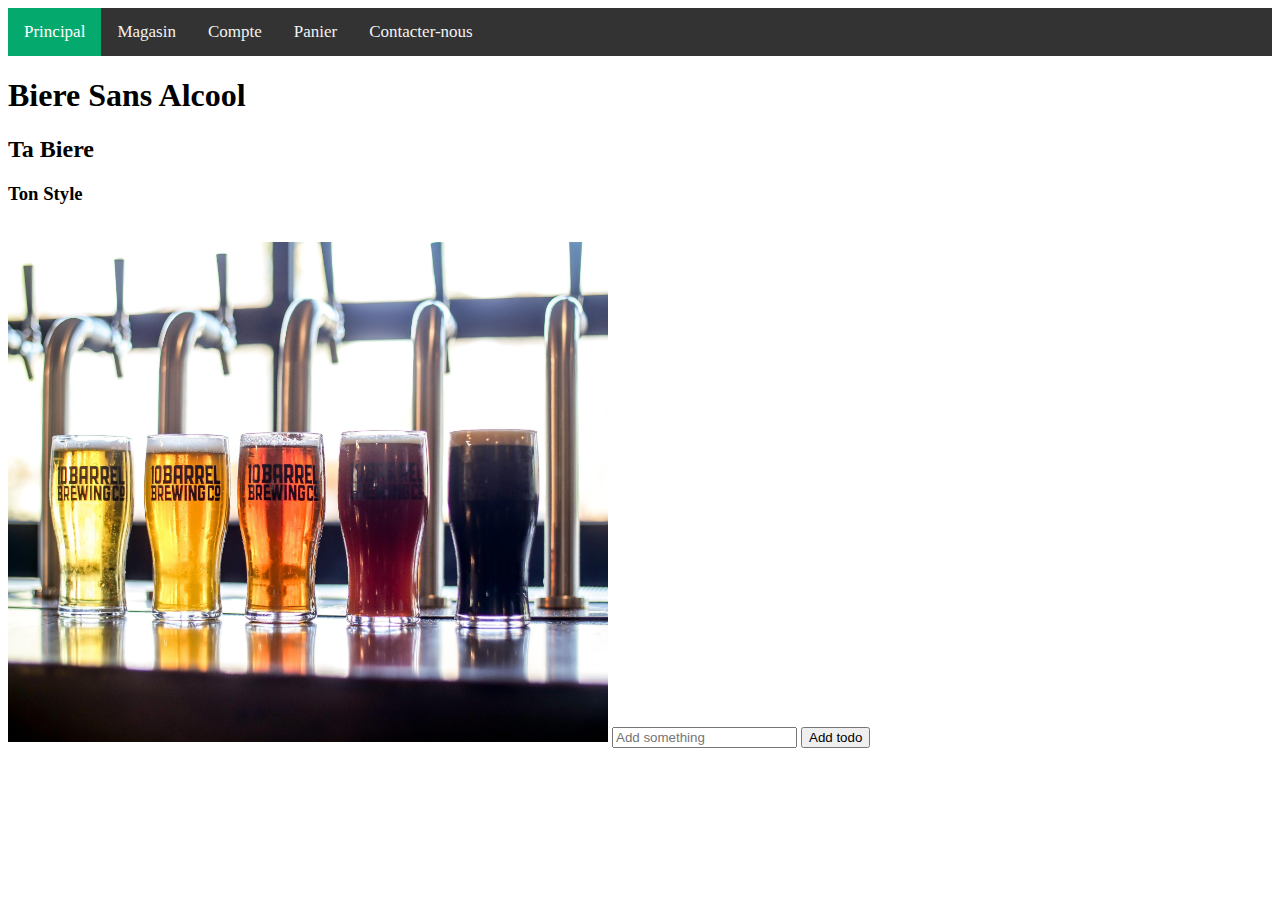
==== templates/Index.html @ 94c131a0 "update chemin onglets" ====
<!DOCTYPE html>
<html lang="fr">
<head>
    <meta charset="UTF-8">
    <title>Principal</title>
<link rel="stylesheet" href="/static/style.css">
    <script src="../static/app.js"></script>
</head>
<body onload="fetchTodos()">
<div class="taskbar">
  <a class="active" href="/">Principal</a>
  <a href="/magasin/">Magasin</a>
  <a href="/compte/">Compte</a>
  <a href=/panier/">Panier</a>
  <a href="/contacter-nous/">Contacter-nous</a>
</div>
<h1>Biere Sans Alcool</h1>
    <h2>Ta Biere</h2>
        <h3>Ton Style</h3><br>
<img src="/static/beerAlltype.jpg" alt="Ton type" style="width:600px;height:500px;">
    <input id="todo-input" type="text" placeholder="Add something"/>
    <button type="button" onclick="onButtonClick()">Add todo</button>

    <div id="todos-container">

    </div>
</body>
</html>
---- static/style.css ----
/* Definir à 0 les paramètres par défauts et fixer la barre de navigation en haut*/
.taskbar ul {
    list-style-type: none;
    margin: 0;
    padding: 0;
    top: 0;
    width: 100%;
}


/* Afficher la liste en ligne */
li {
    display: inline;
}


/* Add a black background color to the top navigation */
.taskbar {
  background-color: #333;
  overflow: hidden;
}

/* Style the links inside the navigation bar */
.taskbar a {
  float: left;
  color: #f2f2f2;
  text-align: center;
  padding: 14px 16px;
  /* padding: 14px 16px; */
  text-decoration: none;
  font-size: 17px;
}

/* Change the color of links on hover */
.taskbar a:hover {
  background-color: #ddd;
  color: black;
}

/* Add a color to the active/current link */
.taskbar a.active {
  background-color: #04AA6D;
  color: white;
}
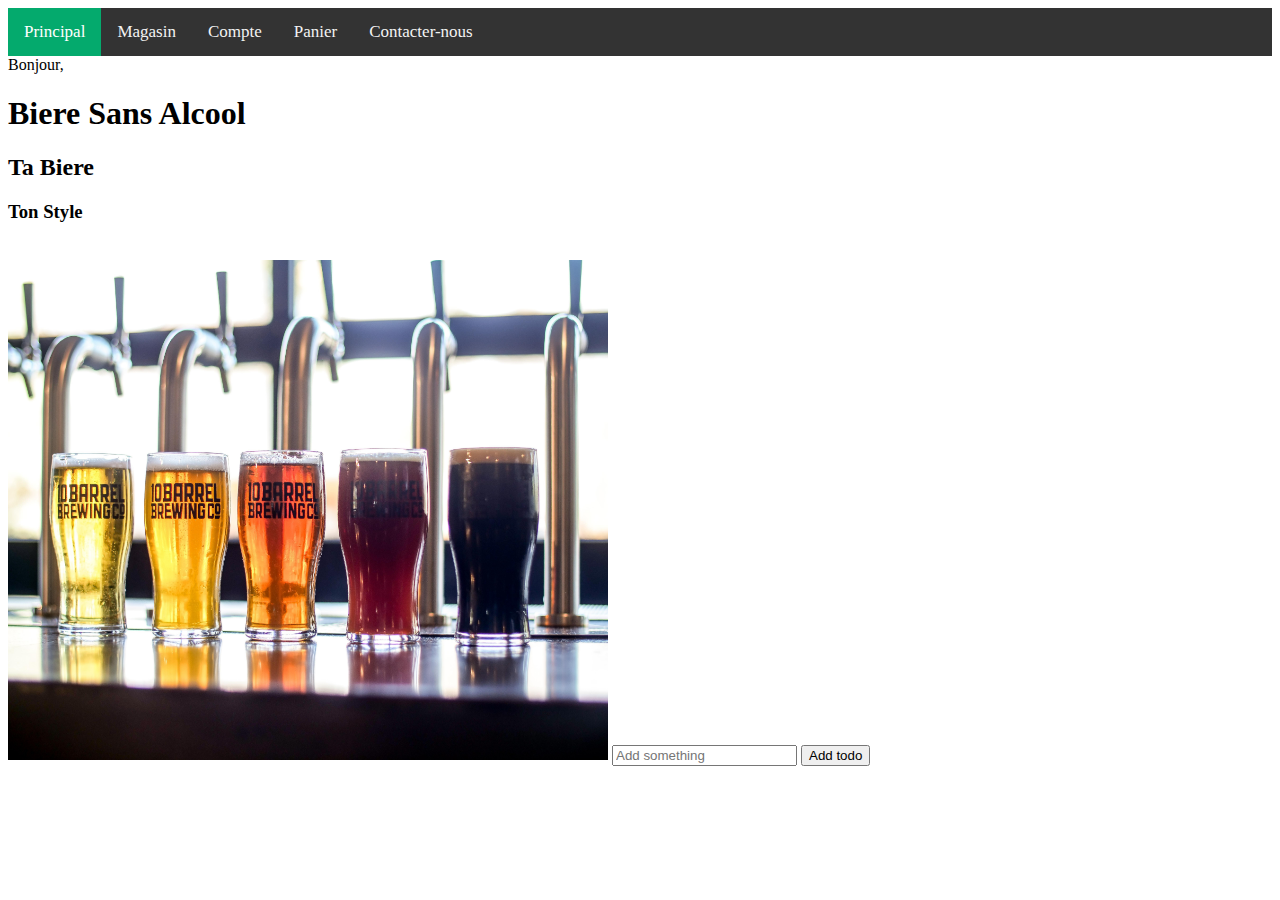
==== commit a979a5e5: "versionLogin" ====
--- a/templates/Index.html
+++ b/templates/Index.html
@@ -6,17 +6,21 @@
 <link rel="stylesheet" href="/static/style.css">
     <script src="../static/app.js"></script>
 </head>
-<body onload="fetchTodos()">
+<body onload="fetchTodos();displayUser()">
 <div class="taskbar">
-  <a class="active" href="/">Principal</a>
-  <a href="/magasin/">Magasin</a>
-  <a href="/compte/">Compte</a>
-  <a href=/panier/">Panier</a>
-  <a href="/contacter-nous/">Contacter-nous</a>
-</div>
+      <a class="active" href="/">Principal</a>
+      <a href="/magasin/">Magasin</a>
+      <a href="/compte/">Compte</a>
+      <a href="/panier/">Panier</a>
+      <a href="/contacter-nous/">Contacter-nous</a>
+    </div>
+        <a>Bonjour, </a>
+     <div id="user-container" >
+    </div>
 <h1>Biere Sans Alcool</h1>
     <h2>Ta Biere</h2>
         <h3>Ton Style</h3><br>
+
 <img src="/static/beerAlltype.jpg" alt="Ton type" style="width:600px;height:500px;">
     <input id="todo-input" type="text" placeholder="Add something"/>
     <button type="button" onclick="onButtonClick()">Add todo</button>
@@ -26,3 +30,4 @@
     </div>
 </body>
 </html>
+
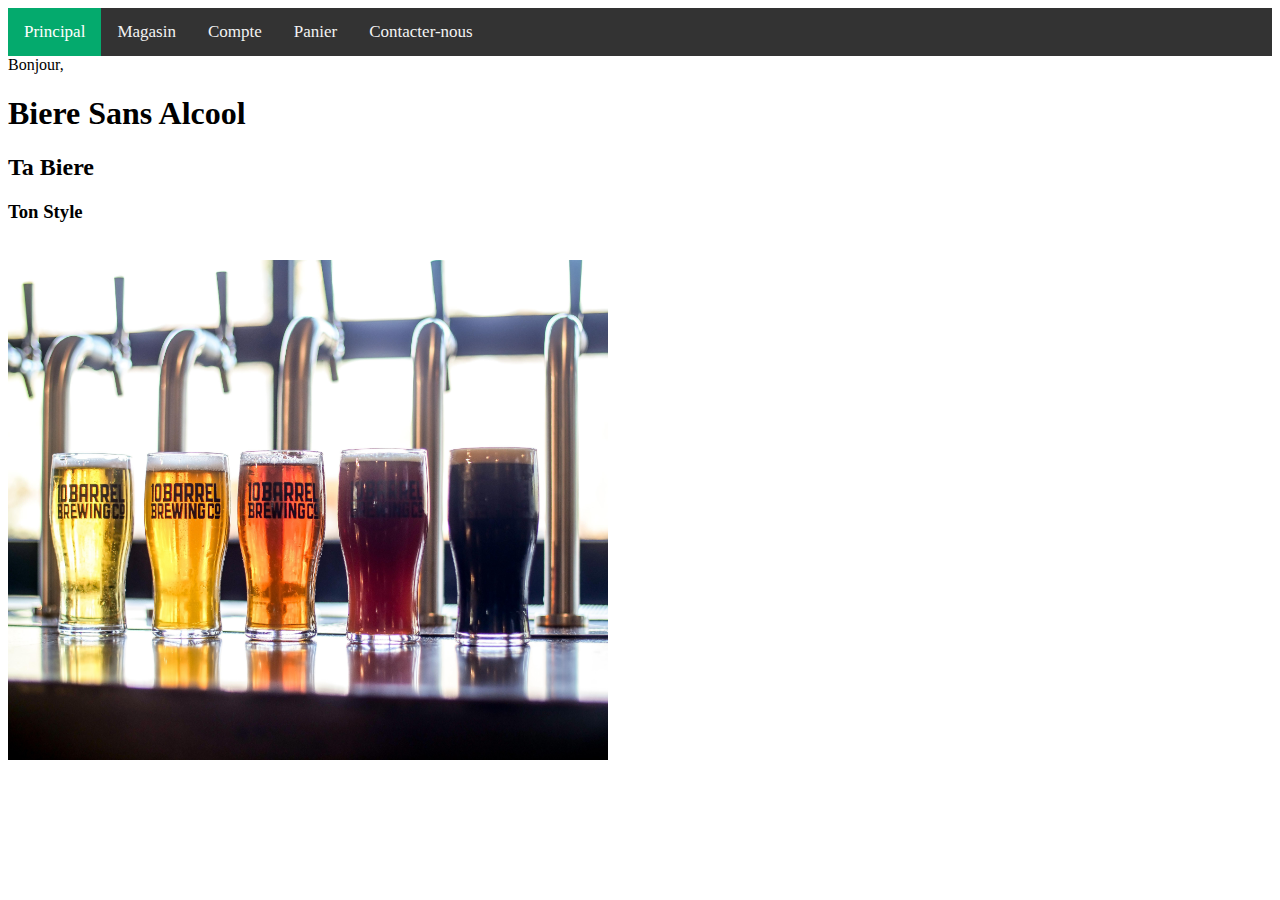
==== commit 956ff977: "database" ====
--- a/templates/Index.html
+++ b/templates/Index.html
@@ -22,12 +22,7 @@
         <h3>Ton Style</h3><br>
 
 <img src="/static/beerAlltype.jpg" alt="Ton type" style="width:600px;height:500px;">
-    <input id="todo-input" type="text" placeholder="Add something"/>
-    <button type="button" onclick="onButtonClick()">Add todo</button>
 
-    <div id="todos-container">
-
-    </div>
 </body>
 </html>
 
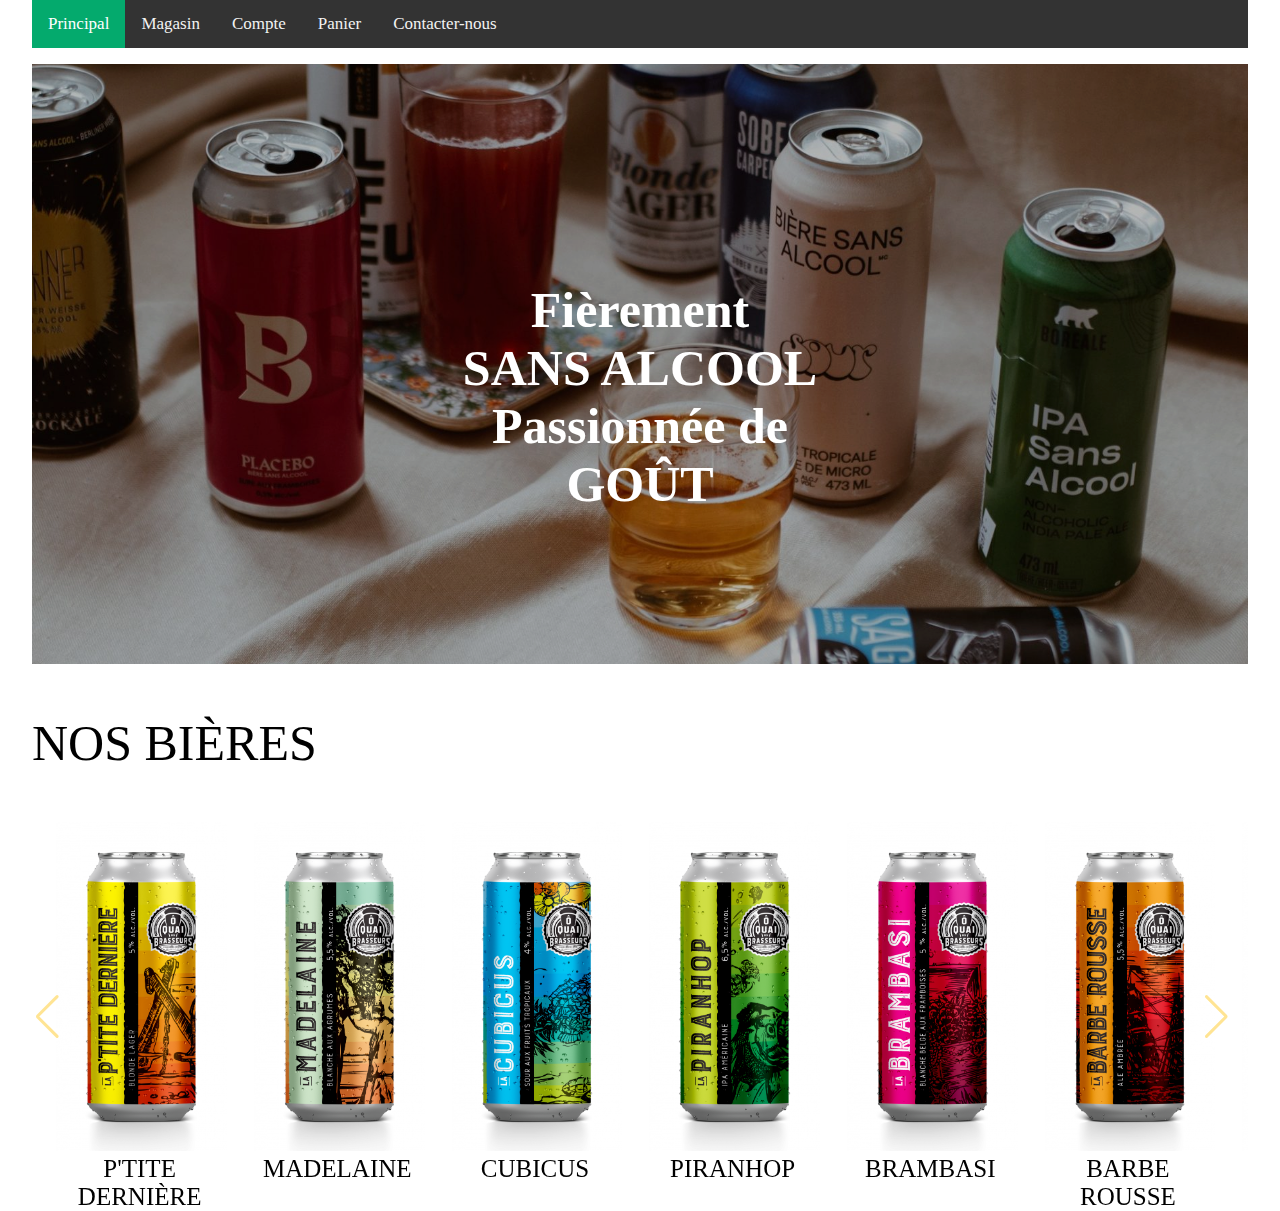
==== commit 715ae77c: "update" ====
--- a/templates/Index.html
+++ b/templates/Index.html
@@ -3,26 +3,145 @@
 <head>
     <meta charset="UTF-8">
     <title>Principal</title>
-<link rel="stylesheet" href="/static/style.css">
+    <link rel="stylesheet" href="/static/style.css">
     <script src="../static/app.js"></script>
 </head>
-<body onload="fetchTodos();displayUser()">
+<body onload="fetchTodos();displayUser();displayNewTable()">
 <div class="taskbar">
-      <a class="active" href="/">Principal</a>
-      <a href="/magasin/">Magasin</a>
-      <a href="/compte/">Compte</a>
-      <a href="/panier/">Panier</a>
-      <a href="/contacter-nous/">Contacter-nous</a>
+    <a class="active" href="/">Principal</a>
+    <a href="/magasin/">Magasin</a>
+    <a href="/compte/">Compte</a>
+    <a href="/panier/">Panier</a>
+    <a href="/contacter-nous/">Contacter-nous</a>
+</div>
+
+</div>
+<p></p>
+<main role="main ">
+
+    <body>
+    <div class="img">
+        <img src="/static/bg_accueil.jpg" class="img">
     </div>
-        <a>Bonjour, </a>
-     <div id="user-container" >
+    <h1 style="font-size: 50px" class="centered">Fièrement <br> SANS ALCOOL <br> Passionnée de <br> GOÛT</h1>
+    </body>
+
+    <body>
+    <p style="font-family:verdana; font-size: 50px" class="bottom">NOS BIÈRES</p>
+    </body>
+
     </div>
-<h1>Biere Sans Alcool</h1>
-    <h2>Ta Biere</h2>
-        <h3>Ton Style</h3><br>
+    <!-- Link Swiper's CSS -->
+    <link
+            rel="stylesheet"
+            href="https://unpkg.com/swiper/swiper-bundle.min.css"
+    />
+    <!-- Link Swiper's CSS -->
 
-<img src="/static/beerAlltype.jpg" alt="Ton type" style="width:600px;height:500px;">
+    <section>
+        <div class="swiper mySwiper row">
+            <div class="swiper-wrapper">
+                <div class="swiper-slide column">
 
+                    <div id="table-container" onclick="location.href='/magasin/';">
+                        <img src="/static/beers/3.png" alt="Snow" style="width:75%">
+                        <div style="font-family:verdana; font-size: 25px" class="caption">P'TITE DERNIÈRE</div>
+                    </div>
+                </div>
+                <div class="swiper-slide column">
+                    <div id="table-container" onclick="location.href='/magasin/';">
+                        <img src="/static/beers/4.png" alt="Forest" style="width:75%">
+                        <div style="font-family:verdana; font-size: 25px" class="caption">MADELAINE</div>
+                    </div>
+                </div>
+                <div class="swiper-slide column">
+                    <div id="table-container" onclick="location.href='/magasin/';">
+                        <img src="/static/beers/5.png" alt="Mountains" style="width:75%">
+                        <div style="font-family:verdana; font-size: 25px" class="caption">CUBICUS</div>
+                    </div>
+                </div>
+                <div class="swiper-slide column">
+                    <div id="table-container" onclick="location.href='/magasin/';">
+                        <img src="/static/beers/6.png" alt="Snow" style="width:75%">
+                        <div style="font-family:verdana; font-size: 25px" class="caption">PIRANHOP</div>
+                    </div>
+                </div>
+                <div class="swiper-slide column">
+                    <div id="table-container" onclick="location.href='/magasin/';">
+                        <img src="/static/beers/9.png" alt="Forest" style="width:75%">
+                        <div style="font-family:verdana; font-size: 25px" class="caption">BRAMBASI</div>
+                    </div>
+                </div>
+                <div class="swiper-slide column">
+                    <div id="table-container" onclick="location.href='/magasin/';">
+                        <img src="/static/beers/10.png" alt="Mountains" style="width:75%">
+                        <div style="font-family:verdana; font-size: 25px" class="caption">BARBE ROUSSE</div>
+                    </div>
+                </div>
+                <div class="swiper-slide column">
+                    <div id="table-container" onclick="location.href='/magasin/';">
+                        <img src="/static/beers/11.png" alt="Snow" style="width:75%">
+                        <div style="font-family:verdana; font-size: 25px" class="caption">GROSSE FLORIDE</div>
+                    </div>
+                </div>
+                <div class="swiper-slide column">
+                    <div id="table-container" onclick="location.href='/magasin/';">
+                        <img src="/static/beers/12.png" alt="Forest" style="width:75%">
+                        <div style="font-family:verdana; font-size: 25px" class="caption">DANS TA FRAISE</div>
+                    </div>
+                </div>
+                <div class="swiper-slide column">
+                    <div id="table-container" onclick="location.href='/magasin/';">
+                        <img src="/static/beers/1.png" alt="Mountains" style="width:75%">
+                        <div style="font-family:verdana; font-size: 25px" class="caption">LA GENTRICOISE</div>
+                    </div>
+                </div>
+                <div class="swiper-slide column">
+                    <div id="table-container" onclick="location.href='/magasin/';">
+                        <img src="/static/beers/2.png" alt="Snow" style="width:75%">
+                        <div style="font-family:verdana; font-size: 25px" class="caption">LA BOSTICK</div>
+                    </div>
+                </div>
+                <div class="swiper-slide column">
+                    <div id="table-container" onclick="location.href='/magasin/';">
+                        <img src="/static/beers/7.png" alt="Forest" style="width:75%">
+                        <div style="font-family:verdana; font-size: 25px" class="caption">LA PERLE NOIRE</div>
+                    </div>
+                </div>
+                <div class="swiper-slide column">
+                    <div id="table-container" onclick="location.href='/magasin/';">
+                        <img src="/static/beers/8.png" alt="Mountains" style="width:75%">
+                        <div style="font-family:verdana; font-size: 25px" class="caption">LA BRUMEUSE DE SKAL</div>
+                    </div>
+                </div>
+            </div>
+
+            <div class="swiper-button-next"></div>
+            <div class="swiper-button-prev"></div>
+
+        </div>
+    </section>
+
+    <!-- Swiper JS -->
+    <script src="https://unpkg.com/swiper/swiper-bundle.min.js"></script>
+
+    <!-- Initialize Swiper -->
+    <script>
+        var swiper = new Swiper(".mySwiper", {
+            slidesPerView: 6,
+            spaceBetween: -30,
+            slidesPerGroup: 1,
+            loop: true,
+            loopFillGroupWithBlank: true,
+            navigation: {
+                nextEl: ".swiper-button-next",
+                prevEl: ".swiper-button-prev",
+            },
+        });
+    </script>
+
+
+</main>
 </body>
 </html>
 
--- a/static/style.css
+++ b/static/style.css
@@ -1,5 +1,3 @@
-
-
 /* Definir à 0 les paramètres par défauts et fixer la barre de navigation en haut*/
 .taskbar ul {
     list-style-type: none;
@@ -8,39 +6,94 @@
     top: 0;
     width: 100%;
 }
-
-
 /* Afficher la liste en ligne */
 li {
     display: inline;
 }
-
-
 /* Add a black background color to the top navigation */
 .taskbar {
-  background-color: #333;
-  overflow: hidden;
+    background-color: #333;
+    overflow: hidden;
 }
-
 /* Style the links inside the navigation bar */
 .taskbar a {
-  float: left;
-  color: #f2f2f2;
-  text-align: center;
-  padding: 14px 16px;
-  /* padding: 14px 16px; */
-  text-decoration: none;
-  font-size: 17px;
+    float: left;
+    color: #f2f2f2;
+    text-align: center;
+    padding: 14px 16px;
+    /* padding: 14px 16px; */
+    text-decoration: none;
+    font-size: 17px;
 }
-
 /* Change the color of links on hover */
 .taskbar a:hover {
-  background-color: #ddd;
-  color: black;
+    background-color: #ddd;
+    color: black;
 }
 
 /* Add a color to the active/current link */
 .taskbar a.active {
-  background-color: #04AA6D;
-  color: white;
+    background-color: #04AA6D;
+    color: white;
 }
+body {
+    width: 95%;
+    margin: auto;
+    min-width: 600px;
+    max-width: 3840px;
+    position: relative;
+}
+.img {
+    height: 600px;
+    width: 100%;
+    filter: brightness(85%);
+    object-fit: cover;
+}
+.centered {
+    position: absolute;
+    top: 30%;
+    left: 50%;
+    transform: translate(-50%, -50%);
+    color: white;
+    text-align: center;
+}
+.bottom:after {
+    position: absolute;
+    top: 50%;
+    left: 50%;
+    transform: translate(-50%, -50%);
+}
+.column {
+    width: 14%;
+    position: relative;
+    top: 40%;
+    left: 2%;
+    cursor: pointer;
+}
+.row::after {
+    content: "";
+    clear: both;
+    display: table;
+}
+.caption {
+    float: left;
+    width: 75%;
+    text-align: center;
+    position: relative;
+    left: -.9%;
+}
+.caption:hover {
+ color: #ffd966;
+}
+.swiper-button-next::after, .swiper-button-prev::after{
+  opacity: 0.7;
+  color: #ffd966;
+  transition: all 0.3s ease;
+       position: relative;
+    right: 8px;
+}
+.swiper-button-next:hover, .swiper-button-prev:hover{
+  opacity: 1;
+  color: black;
+}
+
